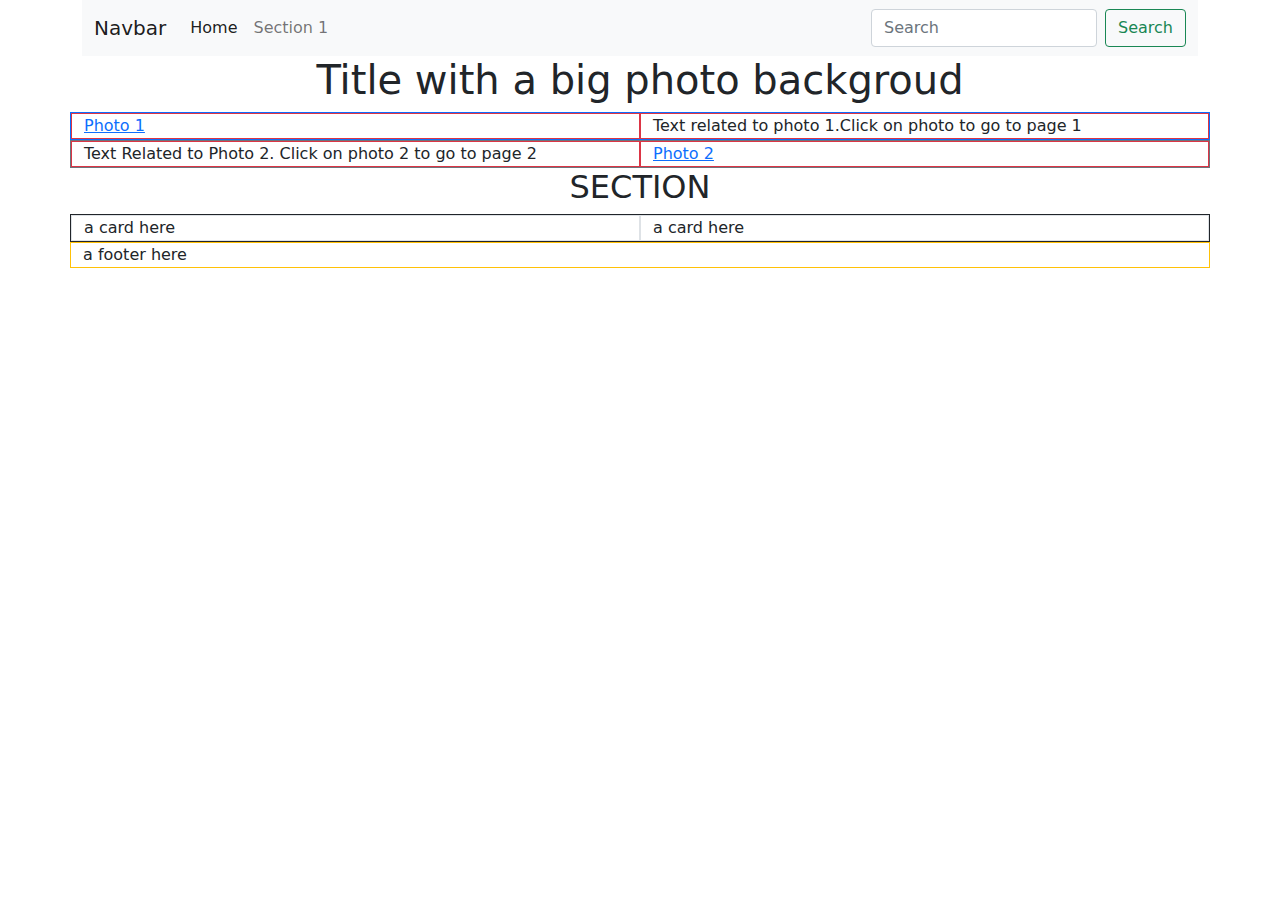
==== index.html @ e64cccb5 "Practica Bootstrap M8/M14" ====
<!doctype html>
<html lang="en">
<head>
  <meta charset="utf-8">
  <meta name="viewport" content="width=device-width, initial-scale=1">
  <link href="css/bootstrap.min.css" rel="stylesheet">
  <title> Bootstrap Grid M8 </title>
</head>

<body>
  <div class="container">
    <nav class="navbar navbar-expand-lg navbar-light bg-light">
      <div class="container-fluid">
        <a class="navbar-brand" href="#">Navbar</a>
        <button class="navbar-toggler" type="button" data-bs-toggle="collapse" data-bs-target="#navbarSupportedContent" aria-controls="navbarSupportedContent" aria-expanded="false" aria-label="Toggle navigation">
          <span class="navbar-toggler-icon"></span>
        </button>
        <div class="collapse navbar-collapse" id="navbarSupportedContent">
          <ul class="navbar-nav me-auto mb-2 mb-lg-0">
            <li class="nav-item">
              <a class="nav-link active" aria-current="page" href="#">Home</a>
            </li>
            <li class="nav-item">
              <a class="nav-link" href="#Section1"> Section 1</a>
            </li>
          </ul>
          <form class="d-flex">
            <input class="form-control me-2" type="search" placeholder="Search" aria-label="Search">
            <button class="btn btn-outline-success" type="submit">Search</button>
          </form>
        </div>
      </div>
    </nav>
    <div class="row text-center">
      <div class="col-12">
        <h1>Title with a big photo backgroud</h1>
      </div>
    </div>
    <div class="row border border-primary border-1">
      <div class="col col-sm-4 col-md-6 border border-danger">
        <a href="pages/Page1.html">Photo 1</a>
      </div>
      <div class="col col-sm-8 col-md-6 border border-danger">
        Text related to photo 1.Click on photo to go to page 1
      </div>
    </div>
    <div class="row border border-secondary border-1">
      <div class="col col-sm-8 col-md-6 border border-danger">
        Text Related to Photo 2. Click on photo 2 to go to page 2
      </div>
      <div class="col col-sm-4 col-md-6 border border-danger">
        <a href="pages/Page2.html">Photo 2</a></div>
    </div>
    <div id="Section1" class="text-center">
      <h2 class="section-heading text-uppercase"> Section </h2>
    </div>
    <div class="row border border-dark border-1">
      <div class="col-md-6 col-lg-6 col-sm-12 border"> a card here</div>
      <div class="col-md-6 col-lg-6 col-sm-12 border"> a card here </div>
    </div>
    <div class="row border border-warning">
      <div class="col-12"> a footer here </div>
    </div>
  </div>
  <script src="https://cdn.jsdelivr.net/npm/@popperjs/core@2.6.0/dist/umd/popper.min.js" integrity="sha384-KsvD1yqQ1/1+IA7gi3P0tyJcT3vR+NdBTt13hSJ2lnve8agRGXTTyNaBYmCR/Nwi" crossorigin="anonymous"> </script>
  <script src="https://cdn.jsdelivr.net/npm/bootstrap@5.0.0-beta2/dist/js/bootstrap.min.js" integrity="sha384-nsg8ua9HAw1y0W1btsyWgBklPnCUAFLuTMS2G72MMONqmOymq585AcH49TLBQObG" crossorigin="anonymous"> </script>

</body>

</html>
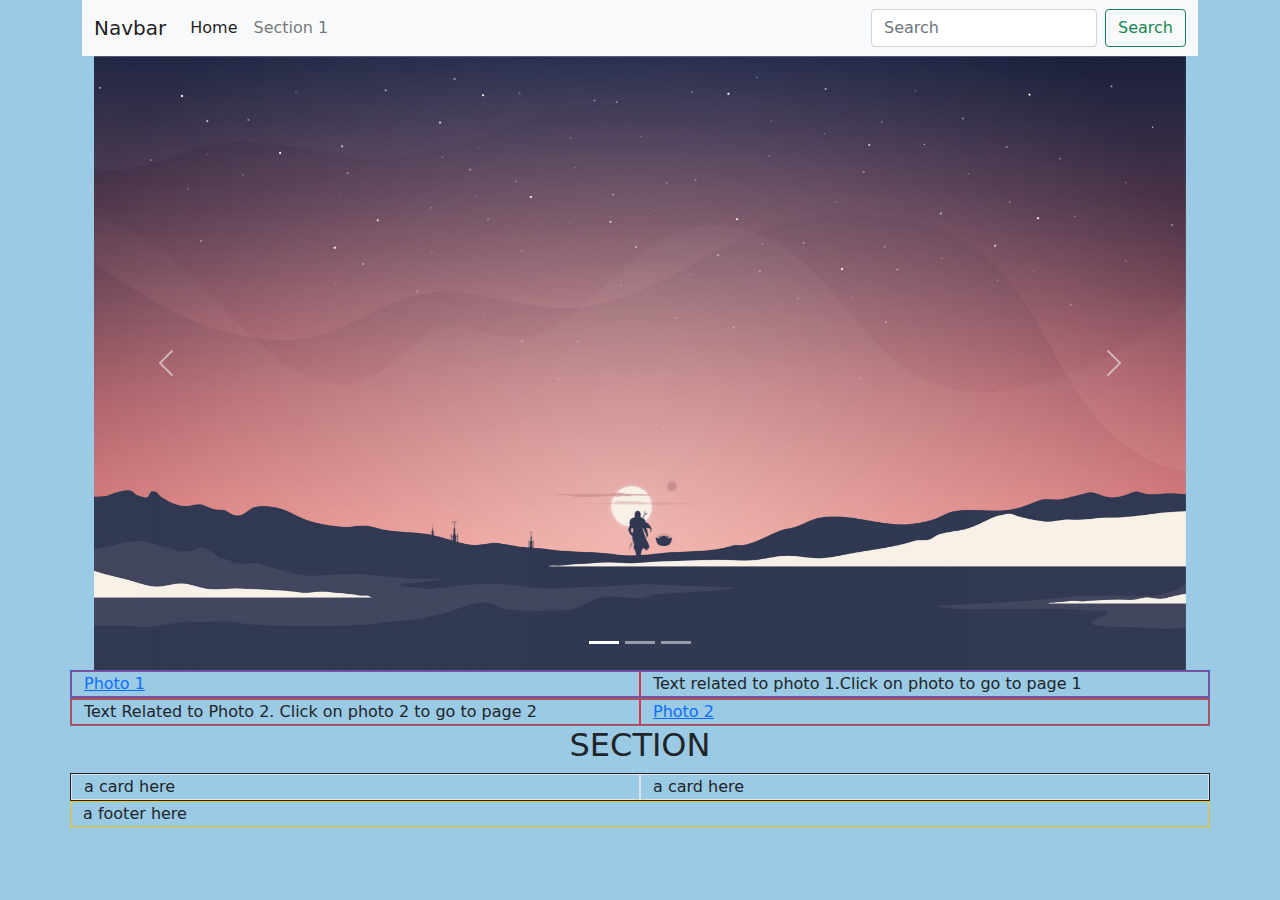
==== commit dbb1ba3d: "27/05/2021-Added carousel" ====
--- a/index.html
+++ b/index.html
@@ -1,5 +1,6 @@
 <!doctype html>
 <html lang="en">
+
 <head>
   <meta charset="utf-8">
   <meta name="viewport" content="width=device-width, initial-scale=1">
@@ -8,6 +9,7 @@
 </head>
 
 <body>
+
   <div class="container">
     <nav class="navbar navbar-expand-lg navbar-light bg-light">
       <div class="container-fluid">
@@ -31,11 +33,34 @@
         </div>
       </div>
     </nav>
-    <div class="row text-center">
-      <div class="col-12">
-        <h1>Title with a big photo backgroud</h1>
-      </div>
+    <div class = "row h-100 w-100 sm-12 md-10 mx-auto">
+    <div id="carouselExampleIndicators" class="carousel slide h-50" data-bs-ride="carousel" >
+  <div class="carousel-indicators">
+    <button type="button" data-bs-target="#carouselExampleIndicators" data-bs-slide-to="0" class="active" aria-current="true" aria-label="Slide 1"></button>
+    <button type="button" data-bs-target="#carouselExampleIndicators" data-bs-slide-to="1" aria-label="Slide 2"></button>
+    <button type="button" data-bs-target="#carouselExampleIndicators" data-bs-slide-to="2" aria-label="Slide 3"></button>
+  </div>
+  <div class="carousel-inner">
+    <div class="carousel-item active">
+      <img src=img/c1.jpg class="d-block img-fluid" alt="...">
     </div>
+    <div class="carousel-item">
+      <img src=img/c2.jpg class="d-block img-fluid " alt="...">
+    </div>
+    <div class="carousel-item">
+      <img src=img/c3.jpg class="d-block img-fluid" alt="...">
+    </div>
+  </div>
+  <button class="carousel-control-prev" type="button" data-bs-target="#carouselExampleIndicators" data-bs-slide="prev">
+    <span class="carousel-control-prev-icon" aria-hidden="true"></span>
+    <span class="visually-hidden">Previous</span>
+  </button>
+  <button class="carousel-control-next" type="button" data-bs-target="#carouselExampleIndicators" data-bs-slide="next">
+    <span class="carousel-control-next-icon" aria-hidden="true"></span>
+    <span class="visually-hidden">Next</span>
+  </button>
+</div>
+</div>
     <div class="row border border-primary border-1">
       <div class="col col-sm-4 col-md-6 border border-danger">
         <a href="pages/Page1.html">Photo 1</a>
@@ -49,7 +74,8 @@
         Text Related to Photo 2. Click on photo 2 to go to page 2
       </div>
       <div class="col col-sm-4 col-md-6 border border-danger">
-        <a href="pages/Page2.html">Photo 2</a></div>
+        <a href="pages/Page2.html">Photo 2</a>
+      </div>
     </div>
     <div id="Section1" class="text-center">
       <h2 class="section-heading text-uppercase"> Section </h2>
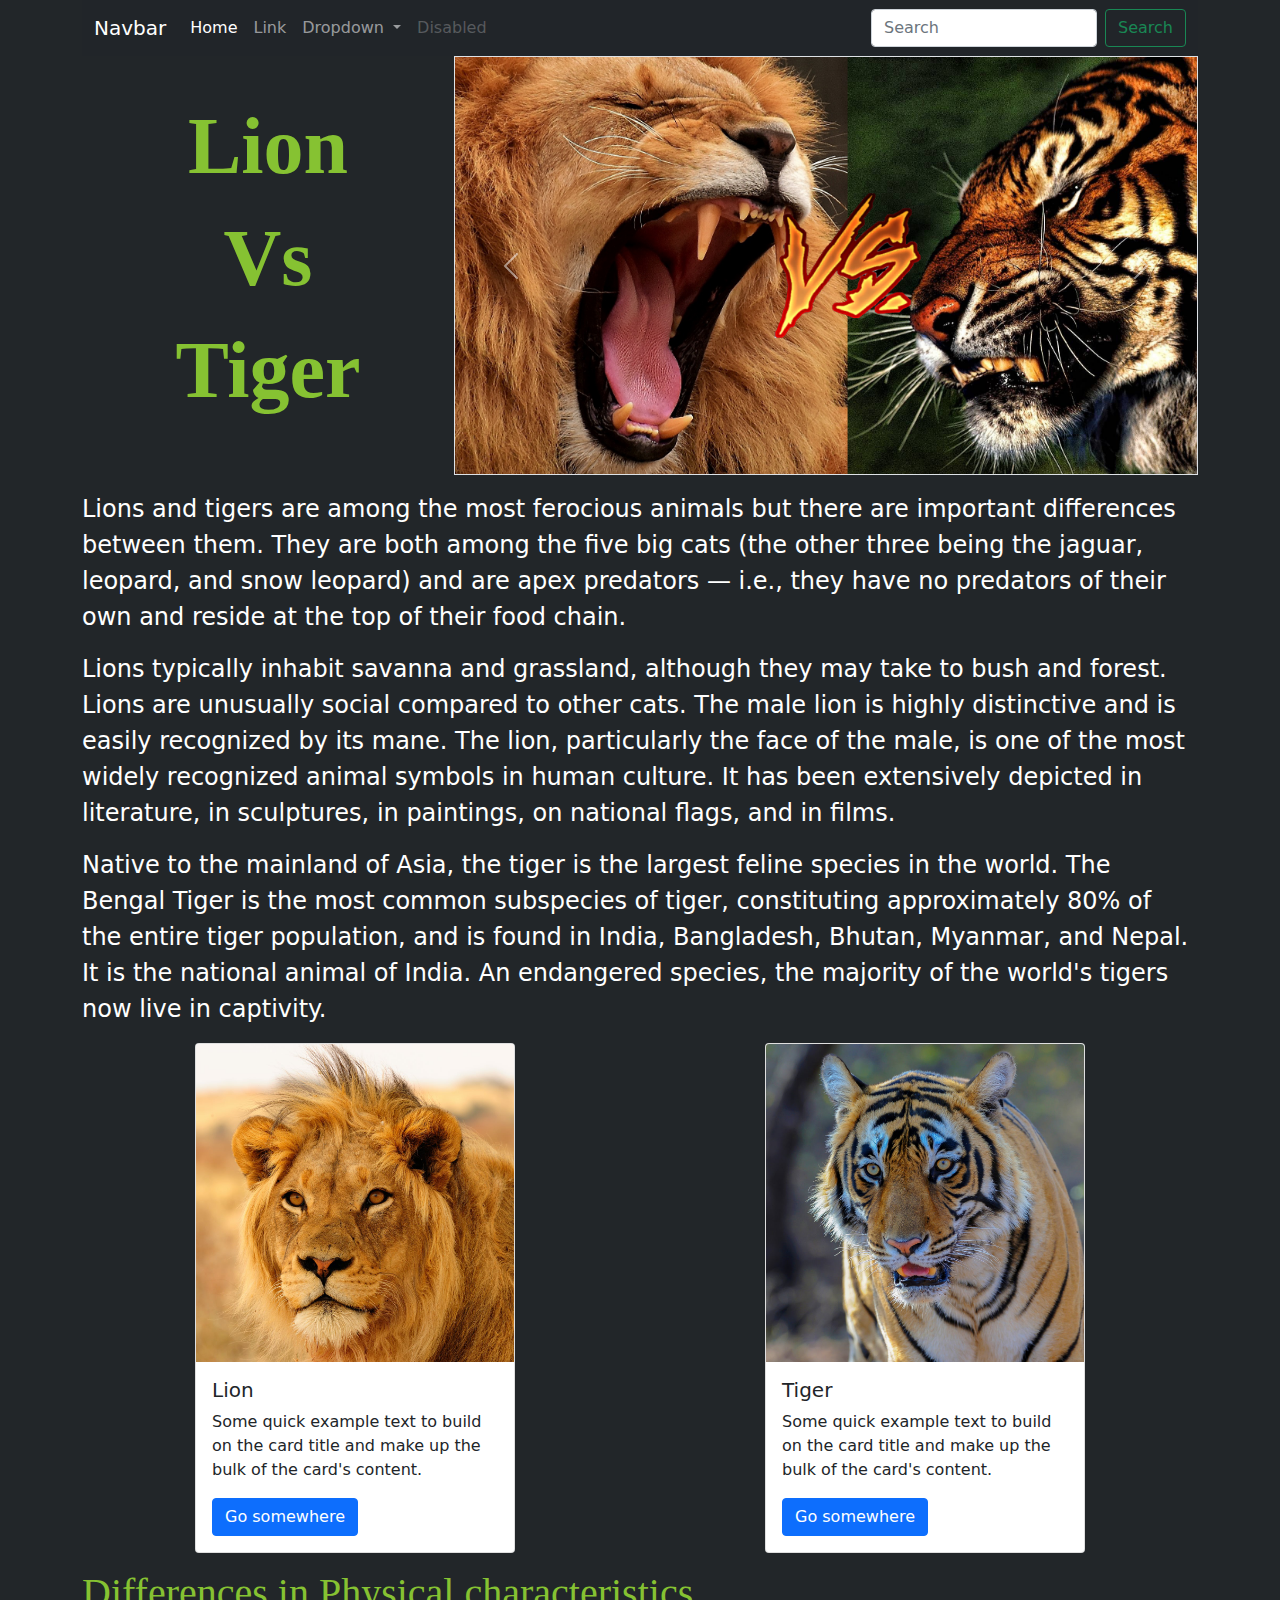
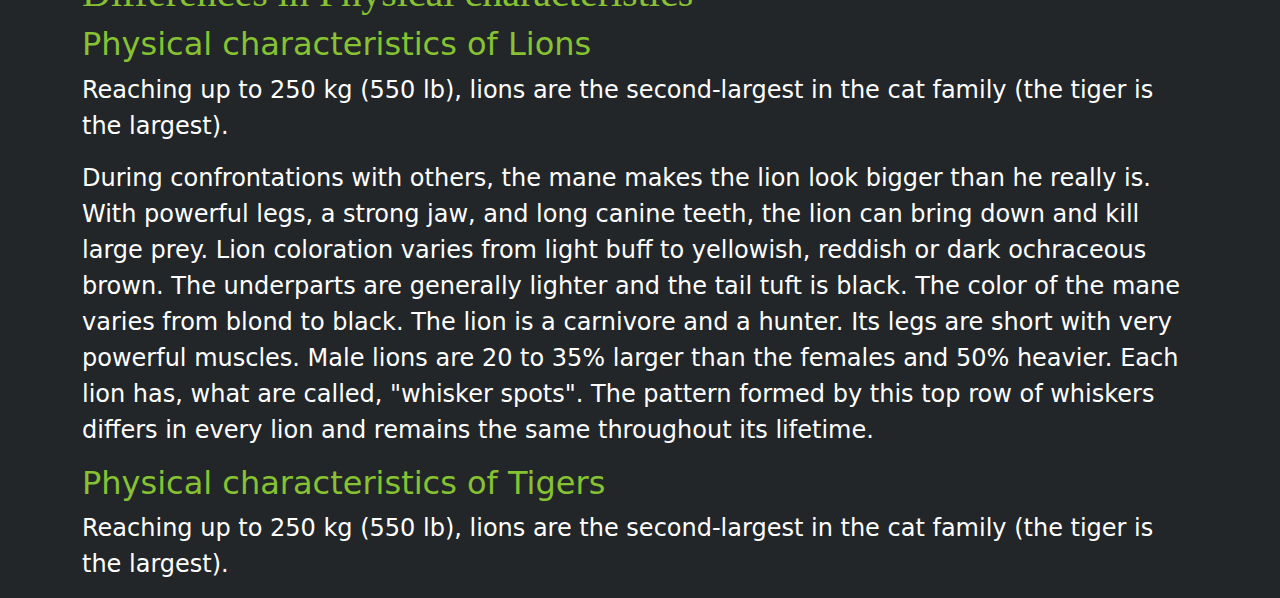
==== commit d74c3c8e: "index changed new pages added -HumayunAshfaq" ====
--- a/index.html
+++ b/index.html
@@ -4,14 +4,14 @@
 <head>
   <meta charset="utf-8">
   <meta name="viewport" content="width=device-width, initial-scale=1">
-  <link href="css/bootstrap.min.css" rel="stylesheet">
+  <link href="css/bootstrap.css" rel="stylesheet">
   <title> Bootstrap Grid M8 </title>
 </head>
 
 <body>
-
   <div class="container">
-    <nav class="navbar navbar-expand-lg navbar-light bg-light">
+    <!-- NavBar start -->
+    <nav class="navbar navbar-expand-lg navbar-dark bg-dark ">
       <div class="container-fluid">
         <a class="navbar-brand" href="#">Navbar</a>
         <button class="navbar-toggler" type="button" data-bs-toggle="collapse" data-bs-target="#navbarSupportedContent" aria-controls="navbarSupportedContent" aria-expanded="false" aria-label="Toggle navigation">
@@ -23,7 +23,23 @@
               <a class="nav-link active" aria-current="page" href="#">Home</a>
             </li>
             <li class="nav-item">
-              <a class="nav-link" href="#Section1"> Section 1</a>
+              <a class="nav-link" href="#">Link</a>
+            </li>
+            <li class="nav-item dropdown">
+              <a class="nav-link dropdown-toggle" href="#" id="navbarDropdown" role="button" data-bs-toggle="dropdown" aria-expanded="false">
+                Dropdown
+              </a>
+              <ul class="dropdown-menu" aria-labelledby="navbarDropdown">
+                <li><a class="dropdown-item" href="#">Action</a></li>
+                <li><a class="dropdown-item" href="#">Another action</a></li>
+                <li>
+                  <hr class="dropdown-divider">
+                </li>
+                <li><a class="dropdown-item" href="#">Something else here</a></li>
+              </ul>
+            </li>
+            <li class="nav-item">
+              <a class="nav-link disabled" href="#" tabindex="-1" aria-disabled="true">Disabled</a>
             </li>
           </ul>
           <form class="d-flex">
@@ -33,64 +49,91 @@
         </div>
       </div>
     </nav>
-    <div class = "row h-100 w-100 sm-12 md-10 mx-auto">
-    <div id="carouselExampleIndicators" class="carousel slide h-50" data-bs-ride="carousel" >
-  <div class="carousel-indicators">
-    <button type="button" data-bs-target="#carouselExampleIndicators" data-bs-slide-to="0" class="active" aria-current="true" aria-label="Slide 1"></button>
-    <button type="button" data-bs-target="#carouselExampleIndicators" data-bs-slide-to="1" aria-label="Slide 2"></button>
-    <button type="button" data-bs-target="#carouselExampleIndicators" data-bs-slide-to="2" aria-label="Slide 3"></button>
-  </div>
-  <div class="carousel-inner">
-    <div class="carousel-item active">
-      <img src=img/c1.jpg class="d-block img-fluid" alt="...">
+    <!-- NavBar end -->
+    <div class="row h-100 g-0 text-center align-items-center w-100">
+      <div class="col-4 text-center display-1 fw-bold text-roboto text-tmain">
+        <p> Lion </p>
+        <p> Vs </p>
+        <p> Tiger </p>
+      </div>
+      <div class="col-md col-sm6 border">
+        <!-- start of carousel -->
+        <div id="lion" class="carousel slide h-70" data-bs-ride="carousel">
+          <div class="carousel-inner">
+            <div class="carousel-item active">
+              <img class="d-block w-100" src="img/c1.png" alt="First slide">
+            </div>
+            <div class="carousel-item">
+              <img class="d-block w-100" src="img/c2.png" alt="Second slide">
+            </div>
+            <div class="carousel-item">
+              <img class="d-block w-100" src="img/c3.png" alt="Third slide">
+            </div>
+          </div>
+          <a class="carousel-control-prev" href="#lion" role="button" data-slide="prev">
+            <span class="carousel-control-prev-icon" aria-hidden="true"></span>
+            <span class="sr-only"></span>
+          </a>
+          <a class="carousel-control-next" href="#lion" role="button" data-slide="next">
+            <span class="carousel-control-next-icon" aria-hidden="true"></span>
+            <span class="sr-only"></span>
+          </a>
+        </div>
+      </div>
     </div>
-    <div class="carousel-item">
-      <img src=img/c2.jpg class="d-block img-fluid " alt="...">
+    <div class="row  mt-3 fs-4">
+      <p>Lions and tigers are among the most ferocious animals but there are important differences between them. They are both among the five big cats (the other three being the jaguar, leopard, and snow leopard) and are apex predators — i.e., they
+        have no predators of their own and reside at the top of their food chain.</p>
+      <p>Lions typically inhabit savanna and grassland, although they may take to bush and forest. Lions are unusually social compared to other cats. The male lion is highly distinctive and is easily recognized by its mane. The lion, particularly the
+        face of the male, is one of the most widely recognized animal symbols in human culture. It has been extensively depicted in literature, in sculptures, in paintings, on national flags, and in films.</p>
+      <p>Native to the mainland of Asia, the tiger is the largest feline species in the world. The Bengal Tiger is the most common subspecies of tiger, constituting approximately 80% of the entire tiger population, and is found in India, Bangladesh,
+        Bhutan, Myanmar, and Nepal. It is the national animal of India. An endangered species, the majority of the world's tigers now live in captivity.</p>
     </div>
-    <div class="carousel-item">
-      <img src=img/c3.jpg class="d-block img-fluid" alt="...">
+    <div class="row align-items-center justify-content-center">
+      <div class="col-sm-12 col-md-6 d-flex justify-content-center ">
+        <div class="card mr-1" style="width: 20rem;">
+          <img class="card-img-top" src="img/lion.jpg" alt="Card image cap">
+          <div class="card-body">
+            <h5 class="card-title text-dark">Lion</h5>
+            <p class="card-text text-dark">Some quick example text to build on the card title and make up the bulk of the card's content.</p>
+            <a href="#" class="btn btn-primary">Go somewhere</a>
+          </div>
+        </div>
+      </div>
+      <div class="col-sm-12 col-md-6 d-flex justify-content-center">
+        <div class="card" style="width: 20rem;">
+          <img class="card-img-top" src="img/tiger.jpg" alt="Card image cap">
+          <div class="card-body">
+            <h5 class="card-title text-dark">Tiger</h5>
+            <p class="card-text text-dark">Some quick example text to build on the card title and make up the bulk of the card's content.</p>
+            <a href="#" class="btn btn-primary">Go somewhere</a>
+          </div>
+        </div>
+      </div>
+    </div>
+
+
+
+
+
+
+
+    <div class="row mt-3">
+      <h1 class="text-tmain text-roboto">Differences in Physical characteristics </h1>
+      <h2 class="text-tmain">Physical characteristics of Lions</h2>
+      <p class="fs-4">Reaching up to 250 kg (550 lb), lions are the second-largest in the cat family (the tiger is the largest).</p>
+      <p class="fs-4">During confrontations with others, the mane makes the lion look bigger than he really is. With powerful legs, a strong jaw, and long canine teeth, the lion can bring down and kill large prey. Lion coloration varies from light
+        buff to
+        yellowish, reddish or dark ochraceous brown. The underparts are generally lighter and the tail tuft is black. The color of the mane varies from blond to black. The lion is a carnivore and a hunter. Its legs are short with very powerful
+        muscles. Male lions are 20 to 35% larger than the females and 50% heavier. Each lion has, what are called, "whisker spots". The pattern formed by this top row of whiskers differs in every lion and remains the same throughout its lifetime.</p>
+      <h2 class="text-tmain">Physical characteristics of Tigers</h2>
+      <p class="fs-4">Reaching up to 250 kg (550 lb), lions are the second-largest in the cat family (the tiger is the largest).</p>
     </div>
   </div>
-  <button class="carousel-control-prev" type="button" data-bs-target="#carouselExampleIndicators" data-bs-slide="prev">
-    <span class="carousel-control-prev-icon" aria-hidden="true"></span>
-    <span class="visually-hidden">Previous</span>
-  </button>
-  <button class="carousel-control-next" type="button" data-bs-target="#carouselExampleIndicators" data-bs-slide="next">
-    <span class="carousel-control-next-icon" aria-hidden="true"></span>
-    <span class="visually-hidden">Next</span>
-  </button>
-</div>
-</div>
-    <div class="row border border-primary border-1">
-      <div class="col col-sm-4 col-md-6 border border-danger">
-        <a href="pages/Page1.html">Photo 1</a>
-      </div>
-      <div class="col col-sm-8 col-md-6 border border-danger">
-        Text related to photo 1.Click on photo to go to page 1
-      </div>
-    </div>
-    <div class="row border border-secondary border-1">
-      <div class="col col-sm-8 col-md-6 border border-danger">
-        Text Related to Photo 2. Click on photo 2 to go to page 2
-      </div>
-      <div class="col col-sm-4 col-md-6 border border-danger">
-        <a href="pages/Page2.html">Photo 2</a>
-      </div>
-    </div>
-    <div id="Section1" class="text-center">
-      <h2 class="section-heading text-uppercase"> Section </h2>
-    </div>
-    <div class="row border border-dark border-1">
-      <div class="col-md-6 col-lg-6 col-sm-12 border"> a card here</div>
-      <div class="col-md-6 col-lg-6 col-sm-12 border"> a card here </div>
-    </div>
-    <div class="row border border-warning">
-      <div class="col-12"> a footer here </div>
-    </div>
-  </div>
-  <script src="https://cdn.jsdelivr.net/npm/@popperjs/core@2.6.0/dist/umd/popper.min.js" integrity="sha384-KsvD1yqQ1/1+IA7gi3P0tyJcT3vR+NdBTt13hSJ2lnve8agRGXTTyNaBYmCR/Nwi" crossorigin="anonymous"> </script>
-  <script src="https://cdn.jsdelivr.net/npm/bootstrap@5.0.0-beta2/dist/js/bootstrap.min.js" integrity="sha384-nsg8ua9HAw1y0W1btsyWgBklPnCUAFLuTMS2G72MMONqmOymq585AcH49TLBQObG" crossorigin="anonymous"> </script>
-
+  <!-- Javascript -->
+  <script src="https://code.jquery.com/jquery-3.3.1.slim.min.js" integrity="sha384-q8i/X+965DzO0rT7abK41JStQIAqVgRVzpbzo5smXKp4YfRvH+8abtTE1Pi6jizo" crossorigin="anonymous"></script>
+  <script src="https://cdnjs.cloudflare.com/ajax/libs/popper.js/1.14.3/umd/popper.min.js" integrity="sha384-ZMP7rVo3mIykV+2+9J3UJ46jBk0WLaUAdn689aCwoqbBJiSnjAK/l8WvCWPIPm49" crossorigin="anonymous"></script>
+  <script src="https://stackpath.bootstrapcdn.com/bootstrap/4.1.3/js/bootstrap.min.js" integrity="sha384-ChfqqxuZUCnJSK3+MXmPNIyE6ZbWh2IMqE241rYiqJxyMiZ6OW/JmZQ5stwEULTy" crossorigin="anonymous"></script>
 </body>
 
 </html>
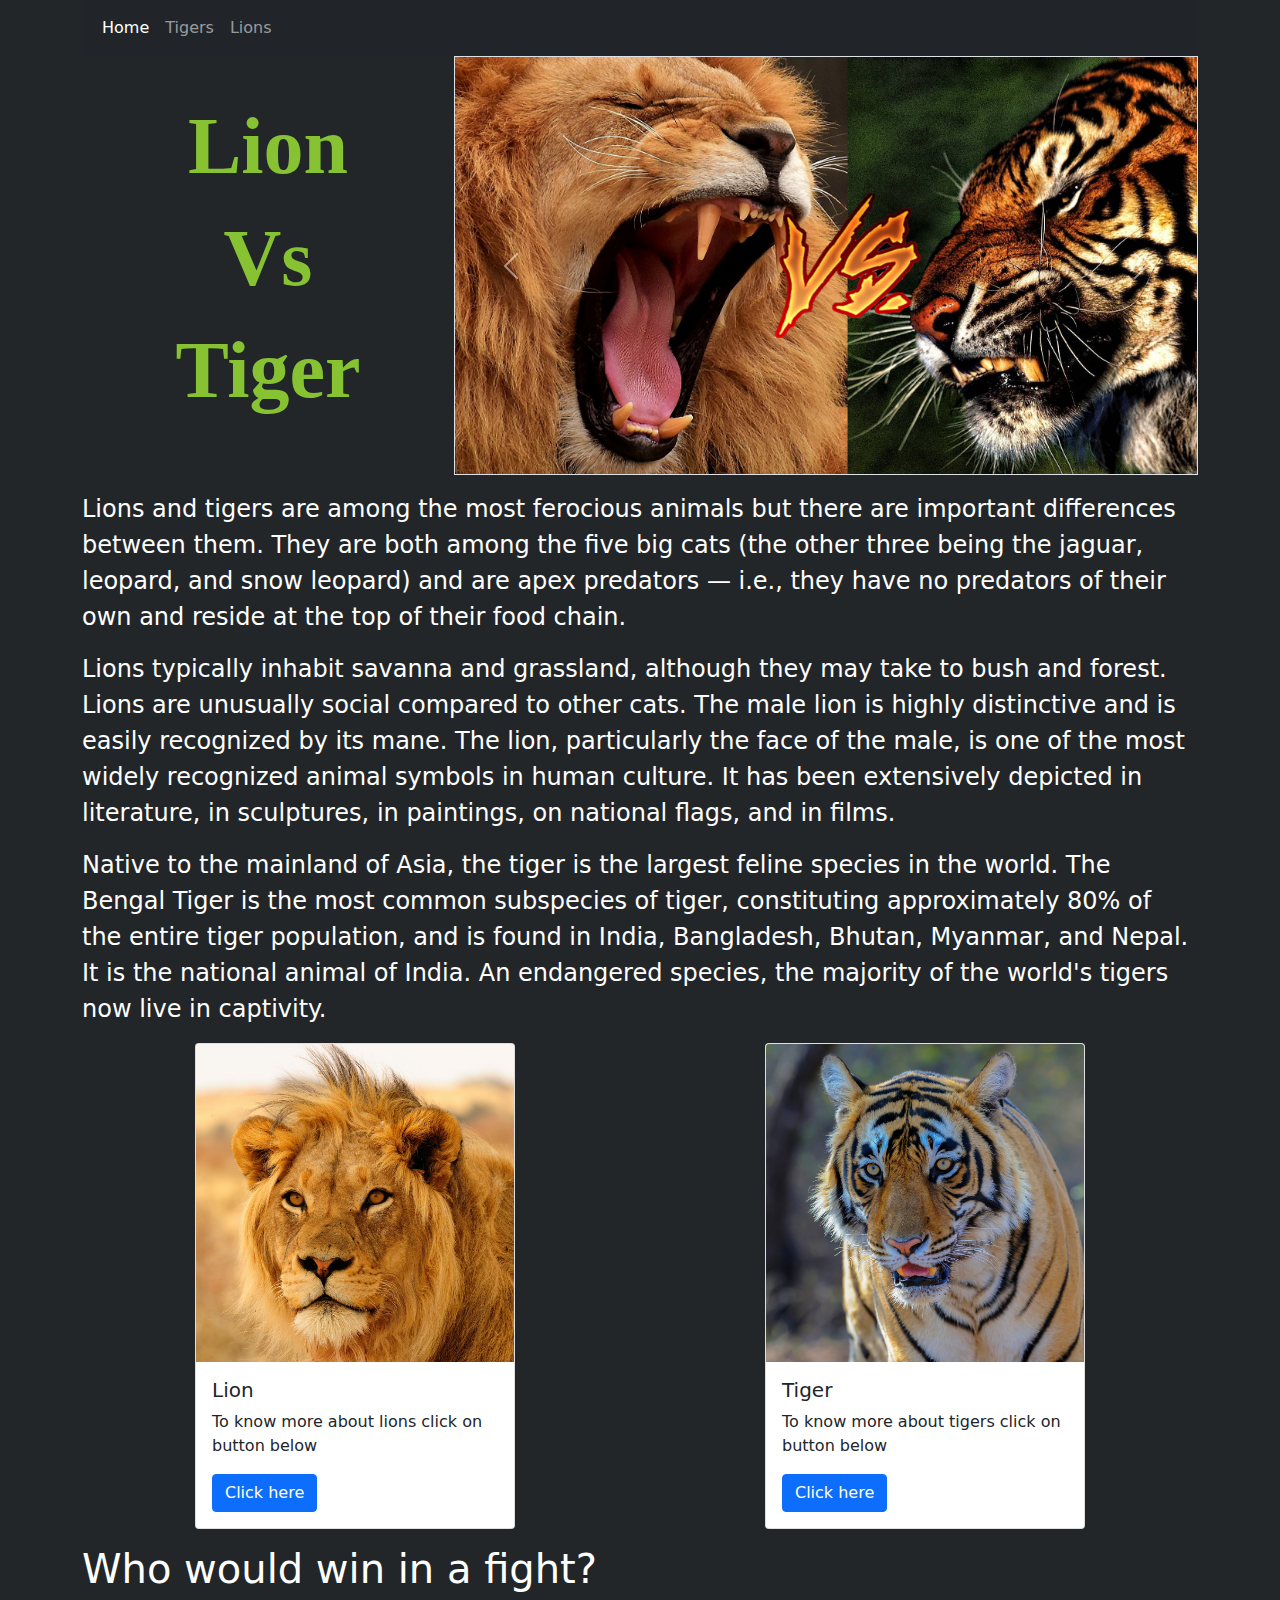
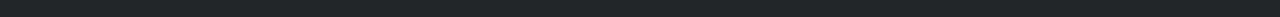
==== commit 2f4860ca: "Final - Humayun" ====
--- a/index.html
+++ b/index.html
@@ -1,11 +1,10 @@
 <!doctype html>
 <html lang="en">
-
 <head>
   <meta charset="utf-8">
   <meta name="viewport" content="width=device-width, initial-scale=1">
   <link href="css/bootstrap.css" rel="stylesheet">
-  <title> Bootstrap Grid M8 </title>
+  <title>Lions vs Tigers</title>
 </head>
 
 <body>
@@ -13,39 +12,21 @@
     <!-- NavBar start -->
     <nav class="navbar navbar-expand-lg navbar-dark bg-dark ">
       <div class="container-fluid">
-        <a class="navbar-brand" href="#">Navbar</a>
         <button class="navbar-toggler" type="button" data-bs-toggle="collapse" data-bs-target="#navbarSupportedContent" aria-controls="navbarSupportedContent" aria-expanded="false" aria-label="Toggle navigation">
           <span class="navbar-toggler-icon"></span>
         </button>
         <div class="collapse navbar-collapse" id="navbarSupportedContent">
           <ul class="navbar-nav me-auto mb-2 mb-lg-0">
             <li class="nav-item">
-              <a class="nav-link active" aria-current="page" href="#">Home</a>
+              <a class="nav-link active" aria-current="page" href="index.html">Home</a>
             </li>
             <li class="nav-item">
-              <a class="nav-link" href="#">Link</a>
-            </li>
-            <li class="nav-item dropdown">
-              <a class="nav-link dropdown-toggle" href="#" id="navbarDropdown" role="button" data-bs-toggle="dropdown" aria-expanded="false">
-                Dropdown
-              </a>
-              <ul class="dropdown-menu" aria-labelledby="navbarDropdown">
-                <li><a class="dropdown-item" href="#">Action</a></li>
-                <li><a class="dropdown-item" href="#">Another action</a></li>
-                <li>
-                  <hr class="dropdown-divider">
-                </li>
-                <li><a class="dropdown-item" href="#">Something else here</a></li>
-              </ul>
+              <a class="nav-link" href="pages/tiger.html">Tigers</a>
             </li>
             <li class="nav-item">
-              <a class="nav-link disabled" href="#" tabindex="-1" aria-disabled="true">Disabled</a>
+              <a class="nav-link" href="pages/lion.html">Lions</a>
             </li>
           </ul>
-          <form class="d-flex">
-            <input class="form-control me-2" type="search" placeholder="Search" aria-label="Search">
-            <button class="btn btn-outline-success" type="submit">Search</button>
-          </form>
         </div>
       </div>
     </nav>
@@ -89,14 +70,14 @@
       <p>Native to the mainland of Asia, the tiger is the largest feline species in the world. The Bengal Tiger is the most common subspecies of tiger, constituting approximately 80% of the entire tiger population, and is found in India, Bangladesh,
         Bhutan, Myanmar, and Nepal. It is the national animal of India. An endangered species, the majority of the world's tigers now live in captivity.</p>
     </div>
-    <div class="row align-items-center justify-content-center">
+    <div class="row align-items-center justify-content-center mb-3">
       <div class="col-sm-12 col-md-6 d-flex justify-content-center ">
         <div class="card mr-1" style="width: 20rem;">
           <img class="card-img-top" src="img/lion.jpg" alt="Card image cap">
           <div class="card-body">
             <h5 class="card-title text-dark">Lion</h5>
-            <p class="card-text text-dark">Some quick example text to build on the card title and make up the bulk of the card's content.</p>
-            <a href="#" class="btn btn-primary">Go somewhere</a>
+            <p class="card-text text-dark">To know more about lions click on button below</p>
+            <a href="pages/lion.html" class="btn btn-primary">Click here</a>
           </div>
         </div>
       </div>
@@ -105,29 +86,15 @@
           <img class="card-img-top" src="img/tiger.jpg" alt="Card image cap">
           <div class="card-body">
             <h5 class="card-title text-dark">Tiger</h5>
-            <p class="card-text text-dark">Some quick example text to build on the card title and make up the bulk of the card's content.</p>
-            <a href="#" class="btn btn-primary">Go somewhere</a>
+            <p class="card-text text-dark">To know more about tigers click on button below</p>
+            <a href="pages/tiger.html" class="btn btn-primary">Click here</a>
           </div>
         </div>
       </div>
     </div>
-
-
-
-
-
-
-
-    <div class="row mt-3">
-      <h1 class="text-tmain text-roboto">Differences in Physical characteristics </h1>
-      <h2 class="text-tmain">Physical characteristics of Lions</h2>
-      <p class="fs-4">Reaching up to 250 kg (550 lb), lions are the second-largest in the cat family (the tiger is the largest).</p>
-      <p class="fs-4">During confrontations with others, the mane makes the lion look bigger than he really is. With powerful legs, a strong jaw, and long canine teeth, the lion can bring down and kill large prey. Lion coloration varies from light
-        buff to
-        yellowish, reddish or dark ochraceous brown. The underparts are generally lighter and the tail tuft is black. The color of the mane varies from blond to black. The lion is a carnivore and a hunter. Its legs are short with very powerful
-        muscles. Male lions are 20 to 35% larger than the females and 50% heavier. Each lion has, what are called, "whisker spots". The pattern formed by this top row of whiskers differs in every lion and remains the same throughout its lifetime.</p>
-      <h2 class="text-tmain">Physical characteristics of Tigers</h2>
-      <p class="fs-4">Reaching up to 250 kg (550 lb), lions are the second-largest in the cat family (the tiger is the largest).</p>
+    <div class="row">
+      <h1>Who would win in a fight?</h1>
+      <p class="fs-4"></p>
     </div>
   </div>
   <!-- Javascript -->
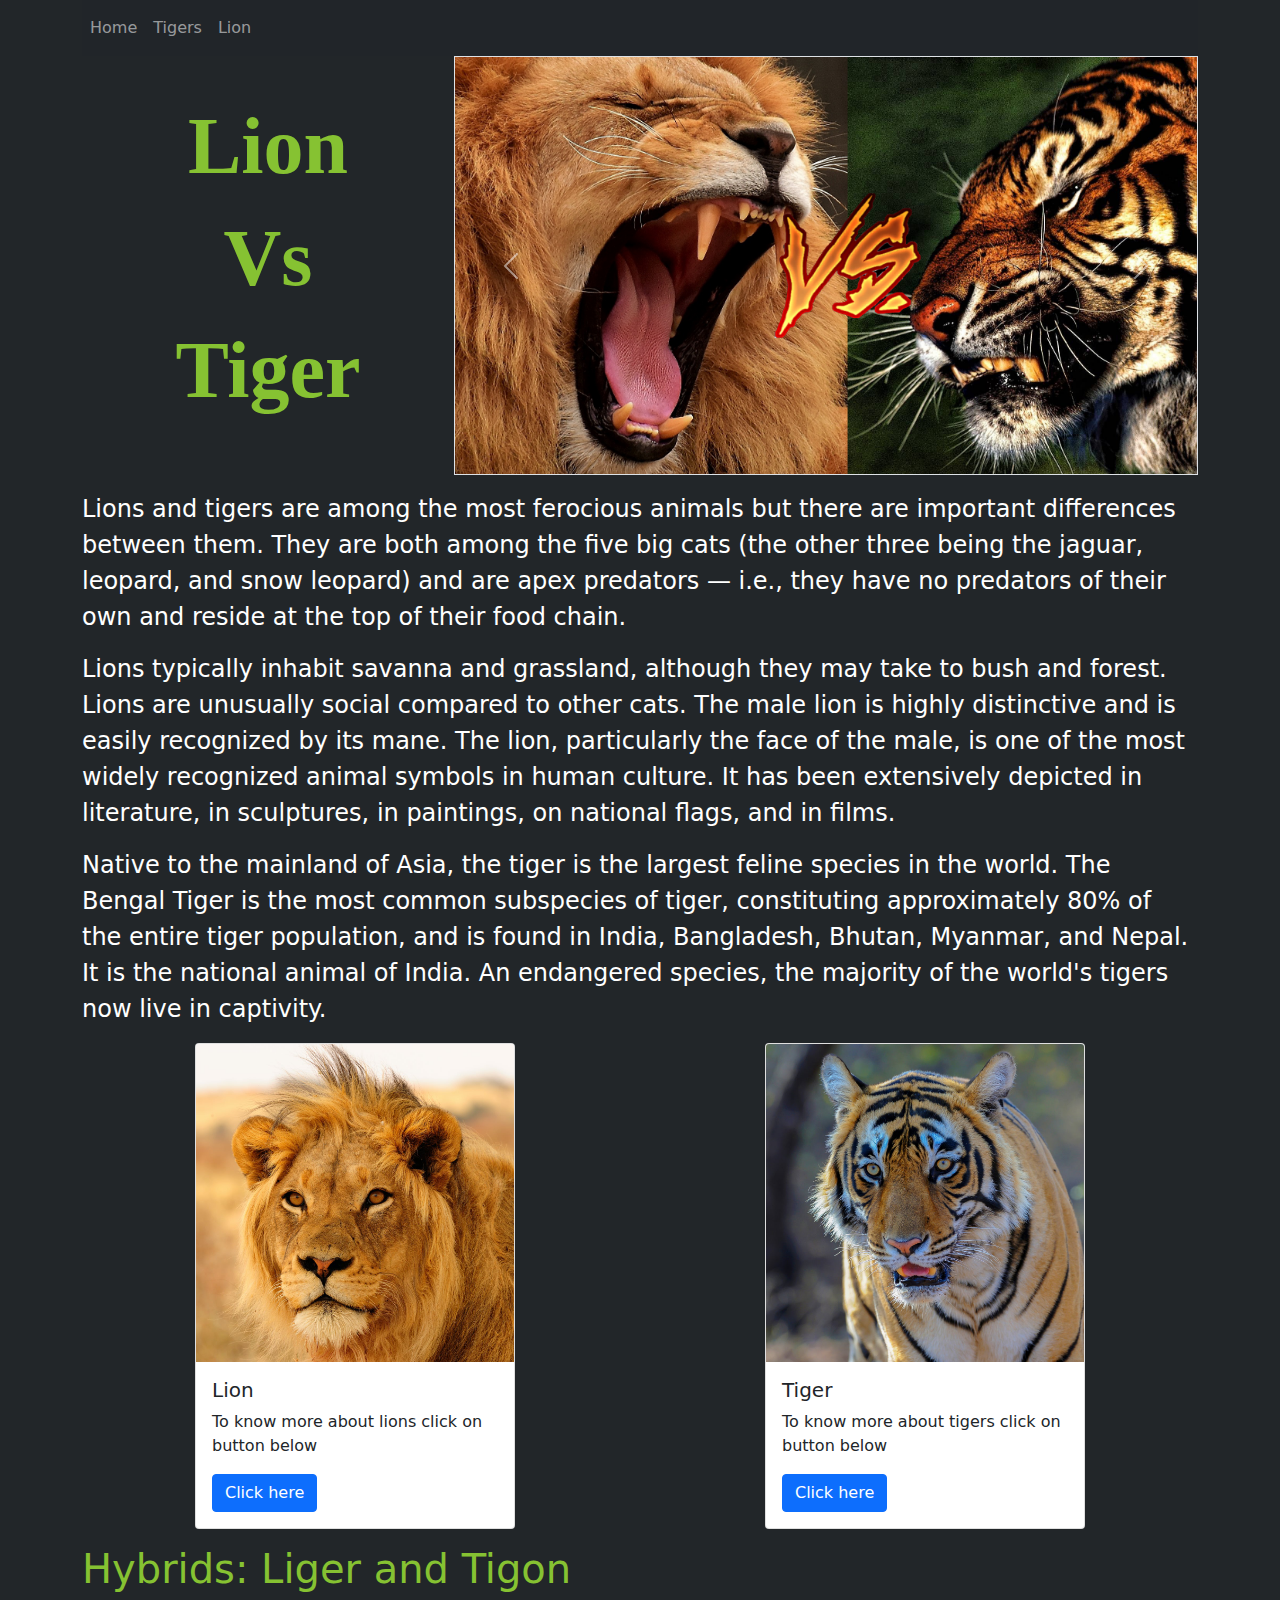
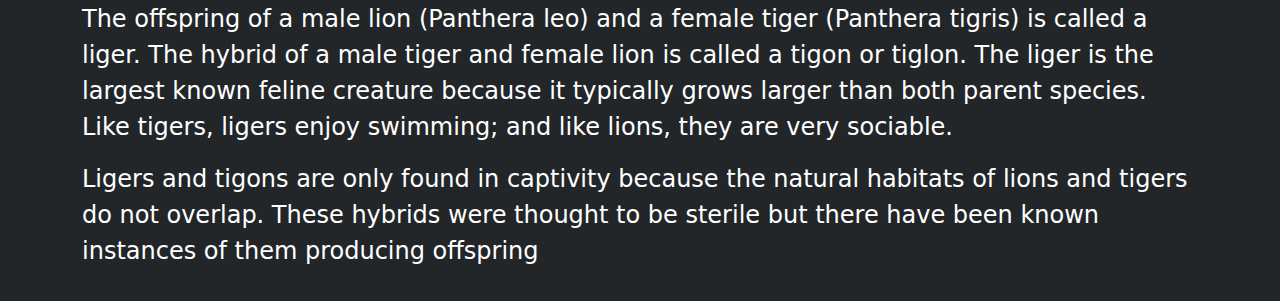
==== commit 75301bc5: "Done - Humayun Ashfaq" ====
--- a/index.html
+++ b/index.html
@@ -10,28 +10,27 @@
 <body>
   <div class="container">
     <!-- NavBar start -->
-    <nav class="navbar navbar-expand-lg navbar-dark bg-dark ">
-      <div class="container-fluid">
-        <button class="navbar-toggler" type="button" data-bs-toggle="collapse" data-bs-target="#navbarSupportedContent" aria-controls="navbarSupportedContent" aria-expanded="false" aria-label="Toggle navigation">
-          <span class="navbar-toggler-icon"></span>
-        </button>
-        <div class="collapse navbar-collapse" id="navbarSupportedContent">
-          <ul class="navbar-nav me-auto mb-2 mb-lg-0">
-            <li class="nav-item">
-              <a class="nav-link active" aria-current="page" href="index.html">Home</a>
-            </li>
-            <li class="nav-item">
-              <a class="nav-link" href="pages/tiger.html">Tigers</a>
-            </li>
-            <li class="nav-item">
-              <a class="nav-link" href="pages/lion.html">Lions</a>
-            </li>
-          </ul>
-        </div>
-      </div>
-    </nav>
+    <nav class="navbar navbar-expand-lg navbar-dark bg-dark">
+  <button class="navbar-toggler" type="button" data-toggle="collapse" data-target="#navbarSupportedContent" aria-controls="navbarSupportedContent" aria-expanded="false" aria-label="Toggle navigation">
+    <span class="navbar-toggler-icon"></span>
+  </button>
+
+  <div class="collapse navbar-collapse" id="navbarSupportedContent">
+    <ul class="navbar-nav mr-auto">
+      <li class="nav-item active">
+        <a class="nav-link" href="index.html">Home</a>
+      </li>
+      <li class="nav-item">
+        <a class="nav-link" href="pages/tiger.html">Tigers</a>
+      </li>
+      <li class="nav-item">
+        <a class="nav-link" href="pages/lion.html">Lion</a>
+      </li>
+    </ul>
+  </div>
+</nav>
     <!-- NavBar end -->
-    <div class="row h-100 g-0 text-center align-items-center w-100">
+    <div class="row h-100 g-0 text-center align-items-center w-100 d-flex justify-content-center">
       <div class="col-4 text-center display-1 fw-bold text-roboto text-tmain">
         <p> Lion </p>
         <p> Vs </p>
@@ -92,9 +91,10 @@
         </div>
       </div>
     </div>
-    <div class="row">
-      <h1>Who would win in a fight?</h1>
-      <p class="fs-4"></p>
+    <div class="row mt-3 mb-3">
+      <h1 class="text-tmain">Hybrids: Liger and Tigon</h1>
+      <p class="fs-4">The offspring of a male lion (Panthera leo) and a female tiger (Panthera tigris) is called a liger. The hybrid of a male tiger and female lion is called a tigon or tiglon. The liger is the largest known feline creature because it typically grows larger than both parent species. Like tigers, ligers enjoy swimming; and like lions, they are very sociable.</p>
+<p class="fs-4">Ligers and tigons are only found in captivity because the natural habitats of lions and tigers do not overlap. These hybrids were thought to be sterile but there have been known instances of them producing offspring</p>
     </div>
   </div>
   <!-- Javascript -->
